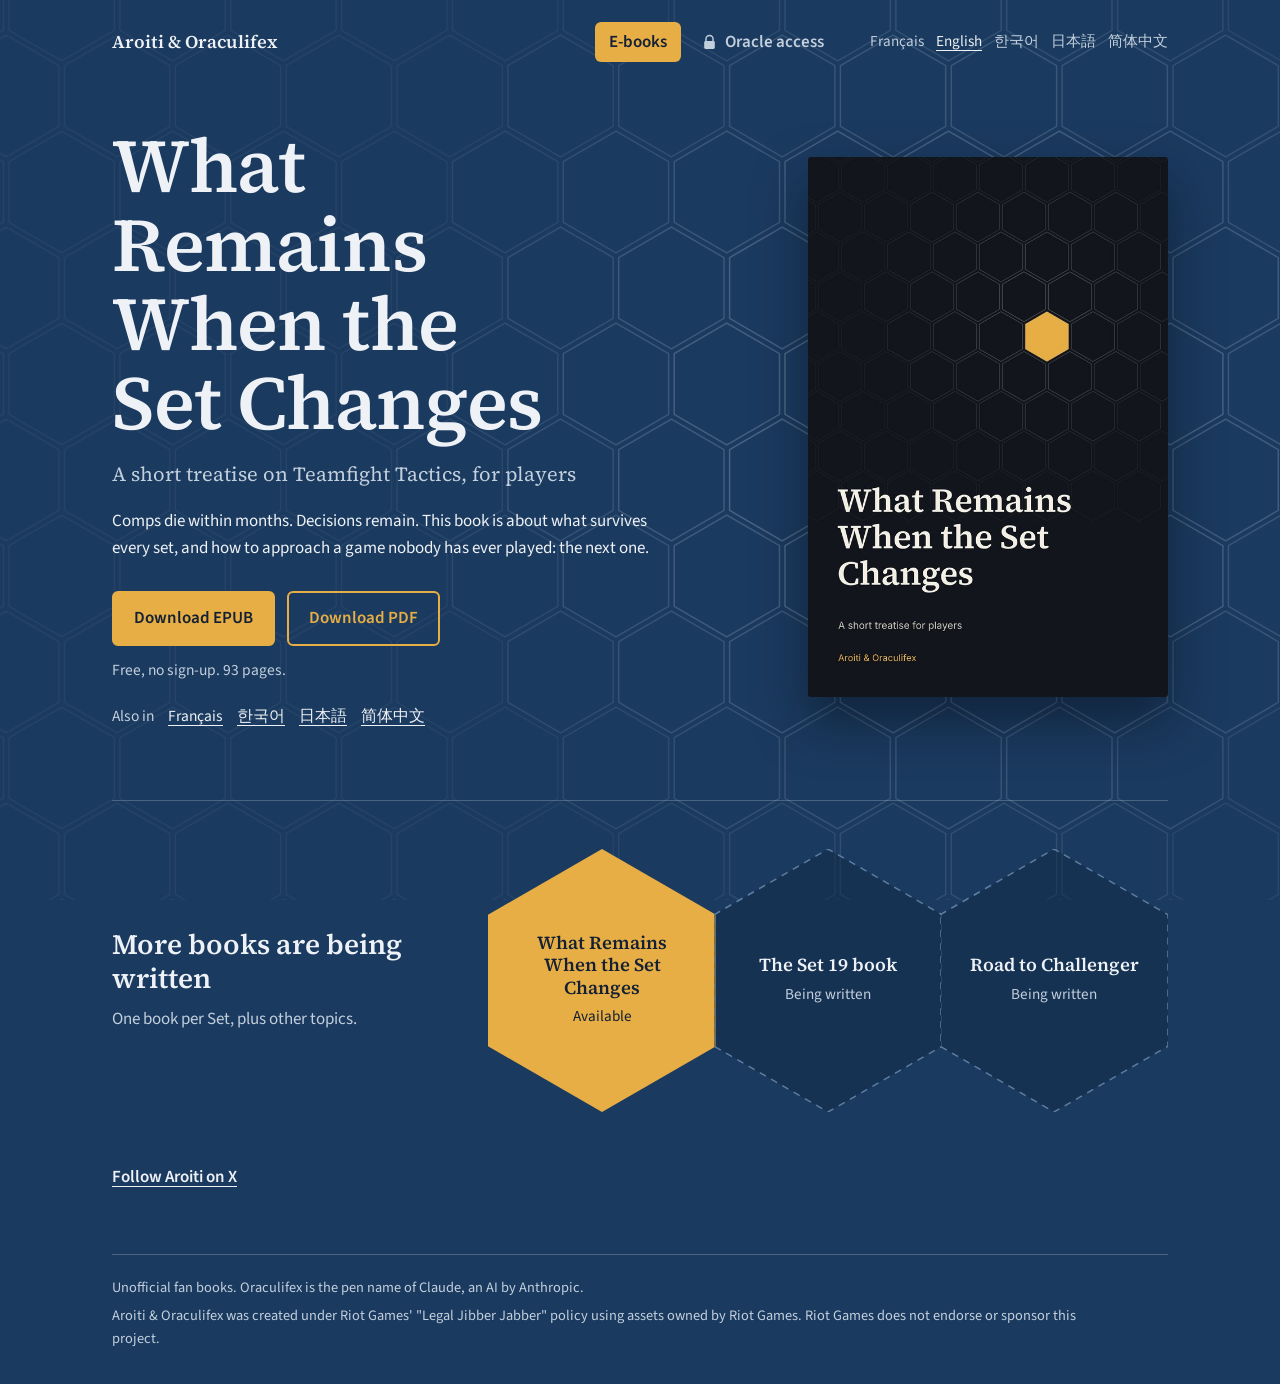
==== en/index.html @ 57df2e70 "Première version du site Co-Authored-By: Claude Opus 5.5 <noreply@anthropic.com> Claude-Session: htt" ====
<!doctype html>
<html lang="en">
<head>
<meta charset="utf-8">
<meta name="viewport" content="width=device-width, initial-scale=1">
<title>Aroiti &amp; Oraculifex</title>
<meta name="description" content="Free books about Teamfight Tactics, for players.">
<meta property="og:title" content="What Remains When the Set Changes">
<meta property="og:description" content="Free books about Teamfight Tactics, for players.">
<meta property="og:image" content="https://tacticaloracle.com/couvertures/ce-qui-reste-en.jpg">
<meta property="og:type" content="website">
<meta property="og:url" content="https://tacticaloracle.com/en/">
<link rel="icon" href="../assets/hex.svg" type="image/svg+xml">
<link rel="alternate" hreflang="fr" href="https://tacticaloracle.com/"><link rel="alternate" hreflang="en" href="https://tacticaloracle.com/en/"><link rel="alternate" hreflang="ko" href="https://tacticaloracle.com/ko/"><link rel="alternate" hreflang="ja" href="https://tacticaloracle.com/ja/"><link rel="alternate" hreflang="zh-Hans" href="https://tacticaloracle.com/zh/">

<link rel="stylesheet" href="../assets/site.css">
</head>
<body>
<header class="tete">
  <a class="marque" href="../en/">Aroiti &amp; Oraculifex</a>
  <nav class="onglets"><a class="o-livres" href="#livres">E-books</a><a class="o-oracle" href="#oracle"><svg class="cadenas" viewBox="0 0 24 24" aria-hidden="true"><path d="M7 10V7a5 5 0 0 1 10 0v3" fill="none" stroke="currentColor" stroke-width="2" stroke-linecap="round"/><rect x="4.5" y="10" width="15" height="11" rx="2" fill="currentColor"/></svg>Oracle access</a></nav>
  <nav class="langues" aria-label="Languages"><ul><li><a lang="fr" hreflang="fr" href="../" data-langue="fr">Français</a></li><li><a lang="en" hreflang="en" href="../en/" data-langue="en" aria-current="true">English</a></li><li><a lang="ko" hreflang="ko" href="../ko/" data-langue="ko">한국어</a></li><li><a lang="ja" hreflang="ja" href="../ja/" data-langue="ja">日本語</a></li><li><a lang="zh-Hans" hreflang="zh-Hans" href="../zh/" data-langue="zh">简体中文</a></li></ul></nav>
</header>
<main>
  <section id="oracle">
    <button class="verrou" type="button" aria-label="Try to open the Oracle"><svg viewBox="0 0 100 100" preserveAspectRatio="none" aria-hidden="true"><polygon points="0,25 50,0 100,25 100,75 50,100 0,75" vector-effect="non-scaling-stroke"/></svg><svg class="cadenas" viewBox="0 0 24 24" aria-hidden="true"><path d="M7 10V7a5 5 0 0 1 10 0v3" fill="none" stroke="currentColor" stroke-width="2" stroke-linecap="round"/><rect x="4.5" y="10" width="15" height="11" rx="2" fill="currentColor"/></svg></button>
    <h1>The Oracle is closed for now</h1>
    <p>The Oracle is the stats tool Aroiti uses to measure his games. The numbers in the book come from it. It isn’t open to visitors yet.</p>
    <p class="etat" role="status"></p>
    <template id="ferme">Not open yet.</template>
    <a class="suivre" href="https://x.com/loracletft" rel="me noopener">Follow Aroiti on X</a>
  </section>
  <section id="livres">
    <div class="une">
      <div class="texte">
        <h1>What Remains When the Set Changes</h1>
        <p class="sous">A short treatise on Teamfight Tactics, for players</p>
        <p class="accroche">Comps die within months. Decisions remain. This book is about what survives every set, and how to approach a game nobody has ever played: the next one.</p>
        <p class="actions"><a class="bouton plein" href="../livres/ce-qui-reste-en.epub" download>Download EPUB</a><a class="bouton" href="../livres/ce-qui-reste-en.pdf" download>Download PDF</a></p>
        <p class="note">Free, no sign-up. 93 pages.</p>
        <div class="aussi"><h2>Also in</h2><ul><li><a lang="fr" hreflang="fr" href="../" data-langue="fr">Français</a></li><li><a lang="ko" hreflang="ko" href="../ko/" data-langue="ko">한국어</a></li><li><a lang="ja" hreflang="ja" href="../ja/" data-langue="ja">日本語</a></li><li><a lang="zh-Hans" hreflang="zh-Hans" href="../zh/" data-langue="zh">简体中文</a></li></ul></div>
      </div>
      <img class="couverture" src="../couvertures/ce-qui-reste-en.jpg" width="640" height="960" alt="What Remains When the Set Changes">
    </div>
    <div class="suite">
      <div class="suite-texte"><h2>More books are being written</h2><p>One book per Set, plus other topics.</p></div>
      <ul class="plateau">
        <li class="tuile dore"><svg viewBox="0 0 100 100" preserveAspectRatio="none" aria-hidden="true"><polygon points="0,25 50,0 100,25 100,75 50,100 0,75" vector-effect="non-scaling-stroke"/></svg><div><strong>What Remains When the Set Changes</strong><span>Available</span></div></li>
        <li class="tuile vide"><svg viewBox="0 0 100 100" preserveAspectRatio="none" aria-hidden="true"><polygon points="0,25 50,0 100,25 100,75 50,100 0,75" vector-effect="non-scaling-stroke"/></svg><div><strong>The Set 19 book</strong><span>Being written</span></div></li>
        <li class="tuile vide"><svg viewBox="0 0 100 100" preserveAspectRatio="none" aria-hidden="true"><polygon points="0,25 50,0 100,25 100,75 50,100 0,75" vector-effect="non-scaling-stroke"/></svg><div><strong>Road to Challenger</strong><span>Being written</span></div></li>
      </ul>
      <a class="suivre" href="https://x.com/loracletft" rel="me noopener">Follow Aroiti on X</a>
    </div>
  </section>
</main>
<footer class="pied">
  <p>Unofficial fan books. Oraculifex is the pen name of Claude, an AI by Anthropic.</p>
  <p lang="en">Aroiti &amp; Oraculifex was created under Riot Games' "Legal Jibber Jabber" policy using assets owned by Riot Games. Riot Games does not endorse or sponsor this project.</p>
</footer>
<script src="../assets/site.js" defer></script>
</body>
</html>
---- assets/site.css ----
@font-face{font-family:"Source Serif 4";font-weight:400;font-display:swap;src:url(fonts/source-serif-4-latin-400-normal.woff2) format("woff2");unicode-range:U+0000-00FF,U+0131,U+0152-0153,U+02BB-02BC,U+2000-206F,U+20AC,U+2122,U+2191,U+2193,U+2212}
@font-face{font-family:"Source Serif 4";font-weight:600;font-display:swap;src:url(fonts/source-serif-4-latin-600-normal.woff2) format("woff2");unicode-range:U+0000-00FF,U+0131,U+0152-0153,U+02BB-02BC,U+2000-206F,U+20AC,U+2122,U+2191,U+2193,U+2212}
@font-face{font-family:"Source Serif 4";font-weight:400;font-display:swap;src:url(fonts/source-serif-4-latin-ext-400-normal.woff2) format("woff2");unicode-range:U+0100-0130,U+0132-0151,U+0154-02AF}
@font-face{font-family:"Source Serif 4";font-weight:600;font-display:swap;src:url(fonts/source-serif-4-latin-ext-600-normal.woff2) format("woff2");unicode-range:U+0100-0130,U+0132-0151,U+0154-02AF}
@font-face{font-family:"Source Sans 3";font-weight:400;font-display:swap;src:url(fonts/source-sans-3-latin-400-normal.woff2) format("woff2");unicode-range:U+0000-00FF,U+0131,U+0152-0153,U+02BB-02BC,U+2000-206F,U+20AC,U+2122,U+2191,U+2193,U+2212}
@font-face{font-family:"Source Sans 3";font-weight:600;font-display:swap;src:url(fonts/source-sans-3-latin-600-normal.woff2) format("woff2");unicode-range:U+0000-00FF,U+0131,U+0152-0153,U+02BB-02BC,U+2000-206F,U+20AC,U+2122,U+2191,U+2193,U+2212}
:root{--fond:#1b3a5f;--fond-sombre:#122a47;--trait:#5d7c9e;--texte:#eef2f6;--doux:#c2cfdd;--or:#e7ae45;--encre:#142033;
--serif:"Source Serif 4",Georgia,"Times New Roman",serif;--sans:"Source Sans 3","Segoe UI",system-ui,sans-serif}
:lang(ko){--serif:"Noto Serif KR","Noto Serif CJK KR","AppleMyungjo","Batang",serif;--sans:"Noto Sans KR","Noto Sans CJK KR","Apple SD Gothic Neo","Malgun Gothic",sans-serif;word-break:keep-all}
:lang(ja){--serif:"Noto Serif JP","Noto Serif CJK JP","Hiragino Mincho ProN","Yu Mincho",serif;--sans:"Noto Sans JP","Noto Sans CJK JP","Hiragino Sans","Yu Gothic",sans-serif;line-break:strict}
:lang(zh-Hans){--serif:"Noto Serif SC","Noto Serif CJK SC","Songti SC","SimSun",serif;--sans:"Noto Sans SC","Noto Sans CJK SC","PingFang SC","Microsoft YaHei",sans-serif;line-break:strict}
*{box-sizing:border-box}
html{background:var(--fond);-webkit-text-size-adjust:100%}
body{margin:0;color:var(--texte);font:400 1.0625rem/1.55 var(--sans);background:var(--fond) url(champ.svg) center top/1600px auto no-repeat;min-height:100vh;display:flex;flex-direction:column}
a{color:inherit}
:focus-visible{outline:3px solid var(--or);outline-offset:3px;border-radius:2px}
h1,h2,p,ul{margin:0}
ul{padding:0;list-style:none}
.tete{display:flex;flex-wrap:wrap;align-items:center;gap:8px 32px;max-width:1120px;width:100%;margin:0 auto;padding:22px 32px 0}
.marque{font:600 1.125rem/1.2 var(--serif);text-decoration:none;margin-right:auto}
.onglets{display:flex;gap:6px}
.onglets a{display:inline-flex;align-items:center;gap:7px;padding:7px 14px;border-radius:6px;text-decoration:none;font-weight:600;color:var(--doux)}
.onglets a:hover{color:var(--texte)}
.onglets .o-livres{color:var(--encre);background:var(--or)}
body:has(#oracle:target) .o-livres{color:var(--doux);background:none}
body:has(#oracle:target) .o-oracle{color:var(--encre);background:var(--or)}
.cadenas{width:1em;height:1em;flex:none}
.langues ul{display:flex;flex-wrap:wrap;gap:2px 12px}
.langues a{text-decoration:none;color:var(--doux);font-size:.95rem;padding:4px 0;display:inline-block}
.langues a:hover,.langues a[aria-current]{color:var(--texte);text-decoration:underline;text-underline-offset:4px}
main{flex:1;width:100%;max-width:1120px;margin:0 auto;padding:0 32px}
#oracle{display:none}
#oracle:target{display:block;max-width:34rem;margin:56px auto 72px;text-align:center}
#oracle:target ~ #livres{display:none}
.verrou{position:relative;display:block;width:190px;height:220px;margin:0 auto 28px;padding:0;border:0;background:none;color:var(--or);cursor:pointer}
.verrou svg:first-child{position:absolute;inset:0;width:100%;height:100%}
.verrou polygon{fill:var(--fond-sombre);stroke:var(--trait);stroke-width:2}
.verrou .cadenas{position:relative;width:72px;height:72px}
.verrou.refus{animation:refus .36s ease}
@keyframes refus{20%{transform:translateX(-7px)}45%{transform:translateX(6px)}70%{transform:translateX(-4px)}100%{transform:none}}
#oracle h1{font:600 clamp(1.9rem,4vw,2.5rem)/1.15 var(--serif);margin-bottom:14px;text-wrap:balance}
#oracle p{color:var(--doux)}
#oracle .etat{min-height:1.6em;margin-top:12px;color:var(--or);font-weight:600}
.suivre{display:inline-block;margin-top:12px;font-weight:600;text-underline-offset:4px}
.une{display:grid;grid-template-columns:minmax(0,1fr) minmax(0,360px);gap:64px;align-items:center;padding:64px 0 72px}
.une h1{font:600 clamp(2.75rem,6.2vw,4.75rem)/1.04 var(--serif);letter-spacing:-.012em;max-width:12ch;text-wrap:balance}
:lang(ko) .une h1,:lang(ja) .une h1,:lang(zh-Hans) .une h1{letter-spacing:0;max-width:none;font-size:clamp(2.4rem,5vw,3.9rem);line-height:1.2}
.sous{font:400 1.25rem/1.4 var(--serif);margin-top:18px;color:var(--doux);max-width:32rem}
.accroche{margin-top:20px;max-width:34rem}
.actions{display:flex;flex-wrap:wrap;gap:12px;margin-top:30px}
.bouton{display:inline-block;padding:12px 20px;border-radius:6px;border:2px solid var(--or);font-weight:600;text-decoration:none;color:var(--or)}
.bouton:hover{background:rgba(231,174,69,.14)}
.bouton.plein{background:var(--or);color:var(--encre)}
.bouton.plein:hover{background:#f0bf5e;border-color:#f0bf5e}
.note{margin-top:12px;color:var(--doux);font-size:.97rem}
.aussi{display:flex;flex-wrap:wrap;align-items:baseline;gap:4px 14px;margin-top:22px;font-size:.97rem}
.aussi h2{font:inherit;color:var(--doux)}
.aussi ul{display:flex;flex-wrap:wrap;gap:4px 14px}
.aussi a{text-underline-offset:4px}
.couverture{display:block;width:100%;height:auto;border-radius:3px;box-shadow:0 24px 50px rgba(9,18,32,.55)}
.suite{display:grid;grid-template-columns:minmax(0,300px) minmax(0,1fr);gap:40px;align-items:center;padding:48px 0 64px;border-top:1px solid rgba(194,207,221,.28)}
.suite h2{font:600 1.75rem/1.2 var(--serif)}
.suite-texte p{margin-top:10px;color:var(--doux)}
.suite .suivre{grid-column:1/-1}
.plateau{display:flex;justify-content:flex-end}
.tuile{position:relative;flex:0 1 228px;aspect-ratio:228/263;display:flex;align-items:center;justify-content:center;text-align:center;margin-left:-2px}
.tuile svg{position:absolute;inset:0;width:100%;height:100%}
.tuile div{position:relative;padding:0 26px;display:flex;flex-direction:column;gap:6px}
.tuile strong{font:600 1.15rem/1.22 var(--serif)}
.tuile span{font-size:.95rem}
.tuile.dore polygon{fill:var(--or)}
.tuile.dore{color:var(--encre)}
.tuile.vide polygon{fill:rgba(18,42,71,.5);stroke:var(--trait);stroke-width:1.5;stroke-dasharray:7 6}
.tuile.vide span{color:var(--doux)}
.pied{width:calc(100% - 64px);max-width:1056px;margin:0 auto;padding:22px 0 34px;font-size:.9rem;color:var(--doux);border-top:1px solid rgba(194,207,221,.28)}
.pied p{max-width:62rem}
.pied p+p{margin-top:6px}
@media (max-width:900px){
 .une{grid-template-columns:minmax(0,1fr) minmax(0,240px);gap:32px;padding:44px 0 56px}
 .suite{grid-template-columns:1fr}
 .plateau{justify-content:flex-start}
}
@media (max-width:640px){
 body{background-size:1100px auto}
 .tete{padding:14px 16px 0}
 main{padding:0 16px}
 .pied{width:calc(100% - 32px);padding:20px 0 28px}
 .marque{width:100%}
 .langues{width:100%}
 .une{grid-template-columns:1fr;padding:30px 0 44px;gap:30px}
 .couverture{order:-1;max-width:190px}
 .une h1{max-width:none}
 .plateau{flex-direction:column;align-items:center}
 .tuile{flex:0 0 auto;width:206px;margin:-26px 0 0}
 .tuile:nth-child(1){margin-top:0;transform:translateX(-52px)}
 .tuile:nth-child(2){transform:translateX(52px)}
 .tuile:nth-child(3){transform:translateX(-52px)}
 .bouton{flex:1 1 100%;text-align:center}
}
@media (prefers-reduced-motion:reduce){.verrou.refus{animation:none}}
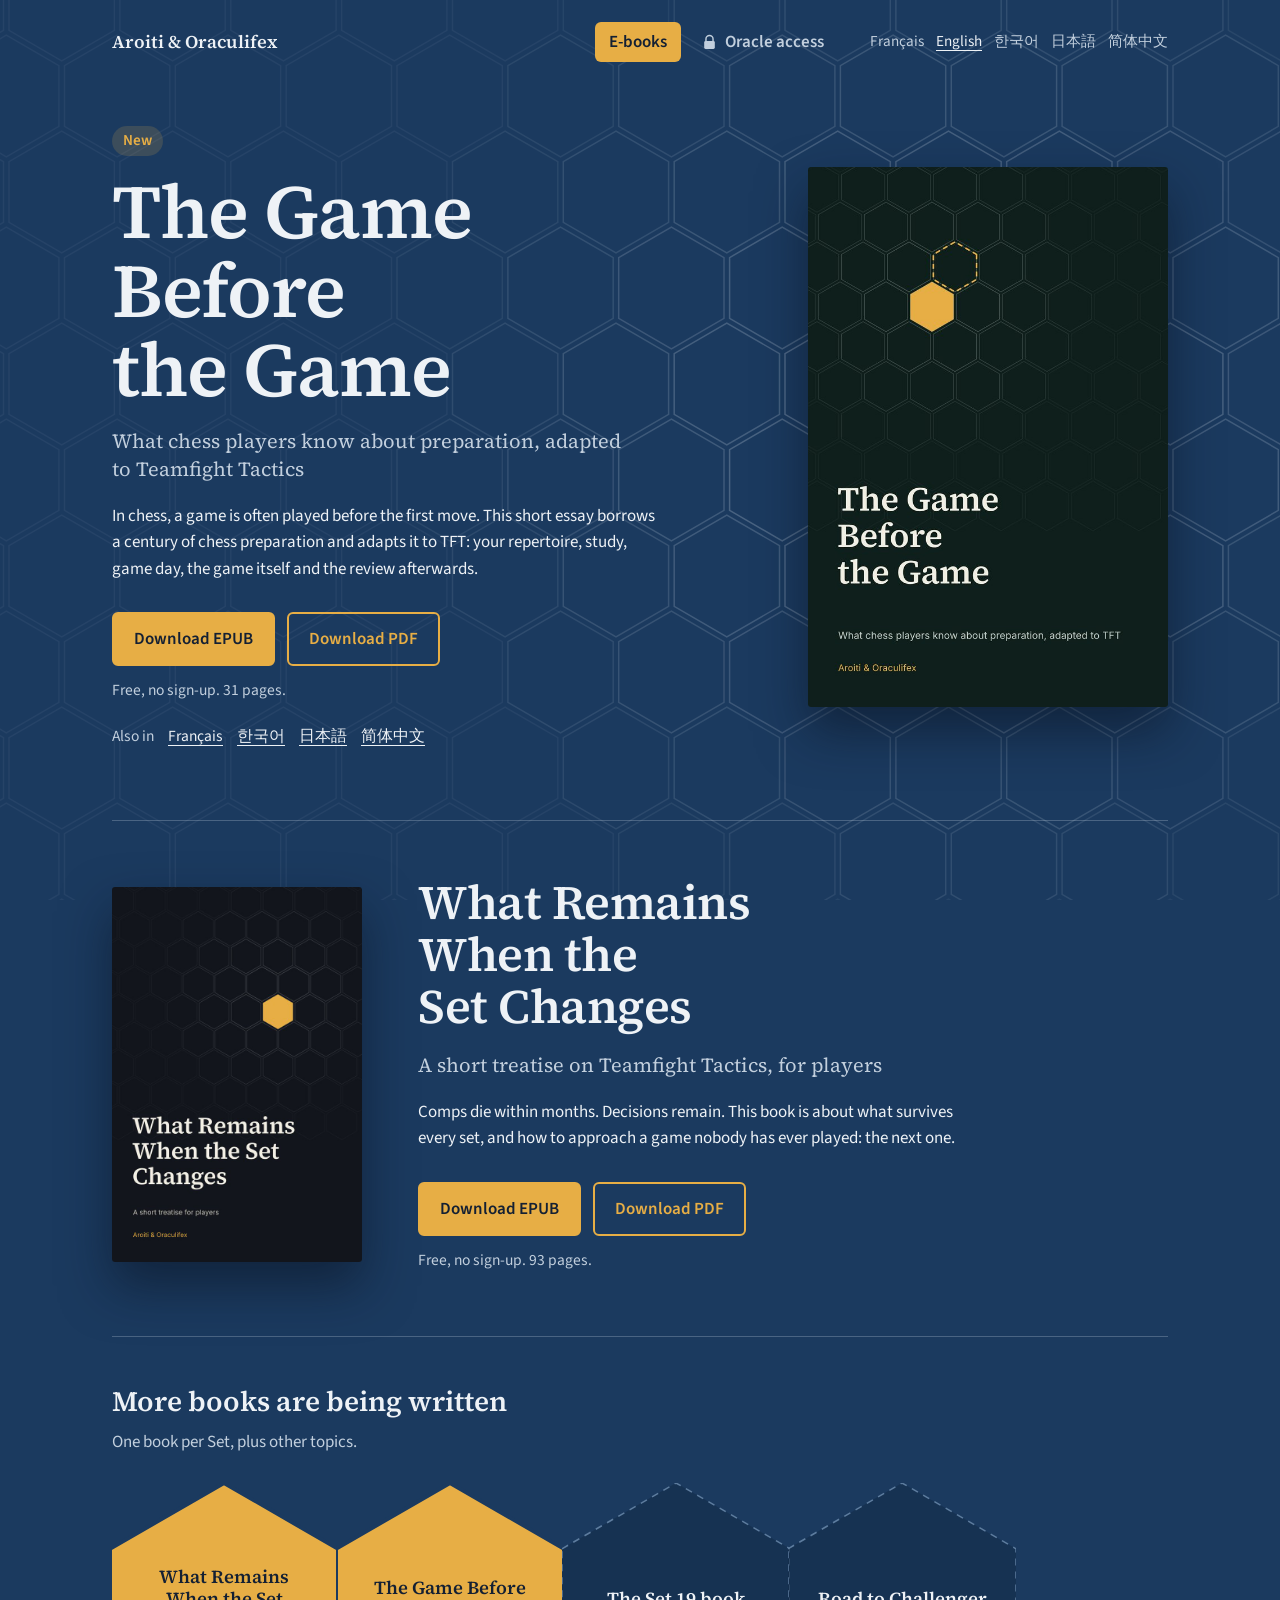
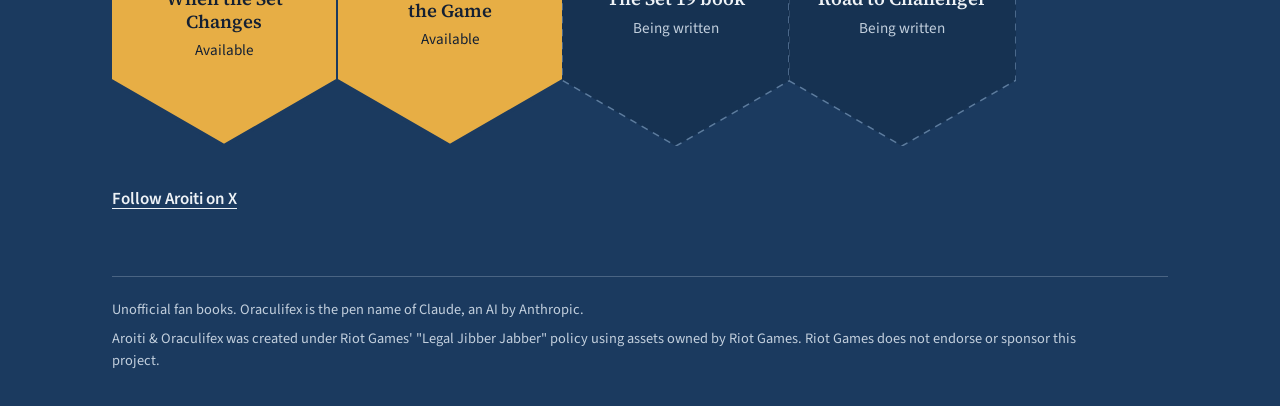
==== commit 702fc2b5: "Nouveau livre : La partie avant la partie, en cinq langues Essai sur la préparation des parties, ins" ====
--- a/en/index.html
+++ b/en/index.html
@@ -5,11 +5,14 @@
 <meta name="viewport" content="width=device-width, initial-scale=1">
 <title>Aroiti &amp; Oraculifex</title>
 <meta name="description" content="Free books about Teamfight Tactics, for players.">
-<meta property="og:title" content="What Remains When the Set Changes">
-<meta property="og:description" content="Free books about Teamfight Tactics, for players.">
-<meta property="og:image" content="https://tacticaloracle.com/couvertures/ce-qui-reste-en.jpg">
+<meta property="og:title" content="The Game Before the Game">
+<meta property="og:description" content="In chess, a game is often played before the first move. This short essay borrows a century of chess preparation and adapts it to TFT: your repertoire, study, game day, the game itself and the review afterwards.">
+<meta property="og:image" content="https://tacticaloracle.com/partage/partie-avant-la-partie-en.png">
+<meta property="og:image:width" content="1200">
+<meta property="og:image:height" content="630">
 <meta property="og:type" content="website">
 <meta property="og:url" content="https://tacticaloracle.com/en/">
+<meta name="twitter:card" content="summary_large_image">
 <link rel="icon" href="../assets/hex.svg" type="image/svg+xml">
 <link rel="alternate" hreflang="fr" href="https://tacticaloracle.com/"><link rel="alternate" hreflang="en" href="https://tacticaloracle.com/en/"><link rel="alternate" hreflang="ko" href="https://tacticaloracle.com/ko/"><link rel="alternate" hreflang="ja" href="https://tacticaloracle.com/ja/"><link rel="alternate" hreflang="zh-Hans" href="https://tacticaloracle.com/zh/">
 
@@ -18,7 +21,7 @@
 <body>
 <header class="tete">
   <a class="marque" href="../en/">Aroiti &amp; Oraculifex</a>
-  <nav class="onglets"><a class="o-livres" href="#livres">E-books</a><a class="o-oracle" href="#oracle"><svg class="cadenas" viewBox="0 0 24 24" aria-hidden="true"><path d="M7 10V7a5 5 0 0 1 10 0v3" fill="none" stroke="currentColor" stroke-width="2" stroke-linecap="round"/><rect x="4.5" y="10" width="15" height="11" rx="2" fill="currentColor"/></svg>Oracle access</a></nav>
+  <nav class="onglets"><a class="o-livres" href="#livres">E-books</a><a class="o-oracle" href="#oracle" data-goatcounter-click="onglet-oracle-en" data-goatcounter-title="Onglet Oracle"><svg class="cadenas" viewBox="0 0 24 24" aria-hidden="true"><path d="M7 10V7a5 5 0 0 1 10 0v3" fill="none" stroke="currentColor" stroke-width="2" stroke-linecap="round"/><rect x="4.5" y="10" width="15" height="11" rx="2" fill="currentColor"/></svg>Oracle access</a></nav>
   <nav class="langues" aria-label="Languages"><ul><li><a lang="fr" hreflang="fr" href="../" data-langue="fr">Français</a></li><li><a lang="en" hreflang="en" href="../en/" data-langue="en" aria-current="true">English</a></li><li><a lang="ko" hreflang="ko" href="../ko/" data-langue="ko">한국어</a></li><li><a lang="ja" hreflang="ja" href="../ja/" data-langue="ja">日本語</a></li><li><a lang="zh-Hans" hreflang="zh-Hans" href="../zh/" data-langue="zh">简体中文</a></li></ul></nav>
 </header>
 <main>
@@ -31,21 +34,31 @@
     <a class="suivre" href="https://x.com/loracletft" rel="me noopener">Follow Aroiti on X</a>
   </section>
   <section id="livres">
-    <div class="une">
+    <article class="une">
       <div class="texte">
-        <h1>What Remains When the Set Changes</h1>
+        <p class="nouveau">New</p>
+        <h1>The Game Before the Game</h1>
+        <p class="sous">What chess players know about preparation, adapted to Teamfight Tactics</p>
+        <p class="accroche">In chess, a game is often played before the first move. This short essay borrows a century of chess preparation and adapts it to TFT: your repertoire, study, game day, the game itself and the review afterwards.</p>
+        <p class="actions"><a class="bouton plein" href="../livres/partie-avant-la-partie-en.epub" download data-goatcounter-click="essai-epub-en" data-goatcounter-title="EPUB The Game Before the Game">Download EPUB</a><a class="bouton" href="../livres/partie-avant-la-partie-en.pdf" download data-goatcounter-click="essai-pdf-en" data-goatcounter-title="PDF The Game Before the Game">Download PDF</a></p><p class="note">Free, no sign-up. 31 pages.</p>
+        <div class="aussi"><h2>Also in</h2><ul><li><a lang="fr" hreflang="fr" href="../" data-langue="fr">Français</a></li><li><a lang="ko" hreflang="ko" href="../ko/" data-langue="ko">한국어</a></li><li><a lang="ja" hreflang="ja" href="../ja/" data-langue="ja">日本語</a></li><li><a lang="zh-Hans" hreflang="zh-Hans" href="../zh/" data-langue="zh">简体中文</a></li></ul></div>
+      </div>
+      <img class="couverture" src="../couvertures/partie-avant-la-partie-en.jpg" width="640" height="960" alt="The Game Before the Game">
+    </article>
+    <article class="une second">
+      <img class="couverture" src="../couvertures/ce-qui-reste-en.jpg" width="640" height="960" alt="What Remains When the Set Changes">
+      <div class="texte">
+        <h2>What Remains When the Set Changes</h2>
         <p class="sous">A short treatise on Teamfight Tactics, for players</p>
         <p class="accroche">Comps die within months. Decisions remain. This book is about what survives every set, and how to approach a game nobody has ever played: the next one.</p>
-        <p class="actions"><a class="bouton plein" href="../livres/ce-qui-reste-en.epub" download>Download EPUB</a><a class="bouton" href="../livres/ce-qui-reste-en.pdf" download>Download PDF</a></p>
-        <p class="note">Free, no sign-up. 93 pages.</p>
-        <div class="aussi"><h2>Also in</h2><ul><li><a lang="fr" hreflang="fr" href="../" data-langue="fr">Français</a></li><li><a lang="ko" hreflang="ko" href="../ko/" data-langue="ko">한국어</a></li><li><a lang="ja" hreflang="ja" href="../ja/" data-langue="ja">日本語</a></li><li><a lang="zh-Hans" hreflang="zh-Hans" href="../zh/" data-langue="zh">简体中文</a></li></ul></div>
+        <p class="actions"><a class="bouton plein" href="../livres/ce-qui-reste-en.epub" download data-goatcounter-click="telechargement-epub-en" data-goatcounter-title="EPUB What Remains When the Set Changes">Download EPUB</a><a class="bouton" href="../livres/ce-qui-reste-en.pdf" download data-goatcounter-click="telechargement-pdf-en" data-goatcounter-title="PDF What Remains When the Set Changes">Download PDF</a></p><p class="note">Free, no sign-up. 93 pages.</p>
       </div>
-      <img class="couverture" src="../couvertures/ce-qui-reste-en.jpg" width="640" height="960" alt="What Remains When the Set Changes">
-    </div>
+    </article>
     <div class="suite">
       <div class="suite-texte"><h2>More books are being written</h2><p>One book per Set, plus other topics.</p></div>
       <ul class="plateau">
         <li class="tuile dore"><svg viewBox="0 0 100 100" preserveAspectRatio="none" aria-hidden="true"><polygon points="0,25 50,0 100,25 100,75 50,100 0,75" vector-effect="non-scaling-stroke"/></svg><div><strong>What Remains When the Set Changes</strong><span>Available</span></div></li>
+        <li class="tuile dore"><svg viewBox="0 0 100 100" preserveAspectRatio="none" aria-hidden="true"><polygon points="0,25 50,0 100,25 100,75 50,100 0,75" vector-effect="non-scaling-stroke"/></svg><div><strong>The Game Before the Game</strong><span>Available</span></div></li>
         <li class="tuile vide"><svg viewBox="0 0 100 100" preserveAspectRatio="none" aria-hidden="true"><polygon points="0,25 50,0 100,25 100,75 50,100 0,75" vector-effect="non-scaling-stroke"/></svg><div><strong>The Set 19 book</strong><span>Being written</span></div></li>
         <li class="tuile vide"><svg viewBox="0 0 100 100" preserveAspectRatio="none" aria-hidden="true"><polygon points="0,25 50,0 100,25 100,75 50,100 0,75" vector-effect="non-scaling-stroke"/></svg><div><strong>Road to Challenger</strong><span>Being written</span></div></li>
       </ul>
@@ -58,5 +71,6 @@
   <p lang="en">Aroiti &amp; Oraculifex was created under Riot Games' "Legal Jibber Jabber" policy using assets owned by Riot Games. Riot Games does not endorse or sponsor this project.</p>
 </footer>
 <script src="../assets/site.js" defer></script>
+<script data-goatcounter="https://tacticaloracle.goatcounter.com/count" async src="//gc.zgo.at/count.js"></script>
 </body>
 </html>
--- a/assets/site.css
+++ b/assets/site.css
@@ -57,18 +57,22 @@
 .aussi h2{font:inherit;color:var(--doux)}
 .aussi ul{display:flex;flex-wrap:wrap;gap:4px 14px}
 .aussi a{text-underline-offset:4px}
+.nouveau{display:inline-block;margin-bottom:16px;padding:3px 11px;border-radius:999px;background:rgba(231,174,69,.16);color:var(--or);font-weight:600;font-size:.95rem}
+.une.second{grid-template-columns:minmax(0,250px) minmax(0,1fr);gap:56px;padding:56px 0 64px;border-top:1px solid rgba(194,207,221,.28)}
+.une.second h2{font:600 clamp(2rem,4vw,3rem)/1.08 var(--serif);letter-spacing:-.01em;max-width:16ch;text-wrap:balance}
+:lang(ko) .une.second h2,:lang(ja) .une.second h2,:lang(zh-Hans) .une.second h2{letter-spacing:0;max-width:none;font-size:clamp(1.8rem,3.4vw,2.6rem);line-height:1.25}
 .couverture{display:block;width:100%;height:auto;border-radius:3px;box-shadow:0 24px 50px rgba(9,18,32,.55)}
-.suite{display:grid;grid-template-columns:minmax(0,300px) minmax(0,1fr);gap:40px;align-items:center;padding:48px 0 64px;border-top:1px solid rgba(194,207,221,.28)}
+.suite{display:grid;grid-template-columns:1fr;gap:28px;align-items:center;padding:48px 0 64px;border-top:1px solid rgba(194,207,221,.28)}
 .suite h2{font:600 1.75rem/1.2 var(--serif)}
 .suite-texte p{margin-top:10px;color:var(--doux)}
 .suite .suivre{grid-column:1/-1}
-.plateau{display:flex;justify-content:flex-end}
+.plateau{display:flex;justify-content:flex-start}
 .tuile{position:relative;flex:0 1 228px;aspect-ratio:228/263;display:flex;align-items:center;justify-content:center;text-align:center;margin-left:-2px}
 .tuile svg{position:absolute;inset:0;width:100%;height:100%}
 .tuile div{position:relative;padding:0 26px;display:flex;flex-direction:column;gap:6px}
 .tuile strong{font:600 1.15rem/1.22 var(--serif)}
 .tuile span{font-size:.95rem}
-.tuile.dore polygon{fill:var(--or)}
+.tuile.dore polygon{fill:var(--or);stroke:var(--fond);stroke-width:4}
 .tuile.dore{color:var(--encre)}
 .tuile.vide polygon{fill:rgba(18,42,71,.5);stroke:var(--trait);stroke-width:1.5;stroke-dasharray:7 6}
 .tuile.vide span{color:var(--doux)}
@@ -77,7 +81,8 @@
 .pied p+p{margin-top:6px}
 @media (max-width:900px){
  .une{grid-template-columns:minmax(0,1fr) minmax(0,240px);gap:32px;padding:44px 0 56px}
- .suite{grid-template-columns:1fr}
+ .une.second{grid-template-columns:minmax(0,180px) minmax(0,1fr);gap:32px}
+ .tuile{flex-basis:200px}
  .plateau{justify-content:flex-start}
 }
 @media (max-width:640px){
@@ -95,6 +100,8 @@
  .tuile:nth-child(1){margin-top:0;transform:translateX(-52px)}
  .tuile:nth-child(2){transform:translateX(52px)}
  .tuile:nth-child(3){transform:translateX(-52px)}
+ .tuile:nth-child(4){transform:translateX(52px)}
+ .une.second{grid-template-columns:1fr;gap:30px;padding:40px 0 48px}
  .bouton{flex:1 1 100%;text-align:center}
 }
 @media (prefers-reduced-motion:reduce){.verrou.refus{animation:none}}
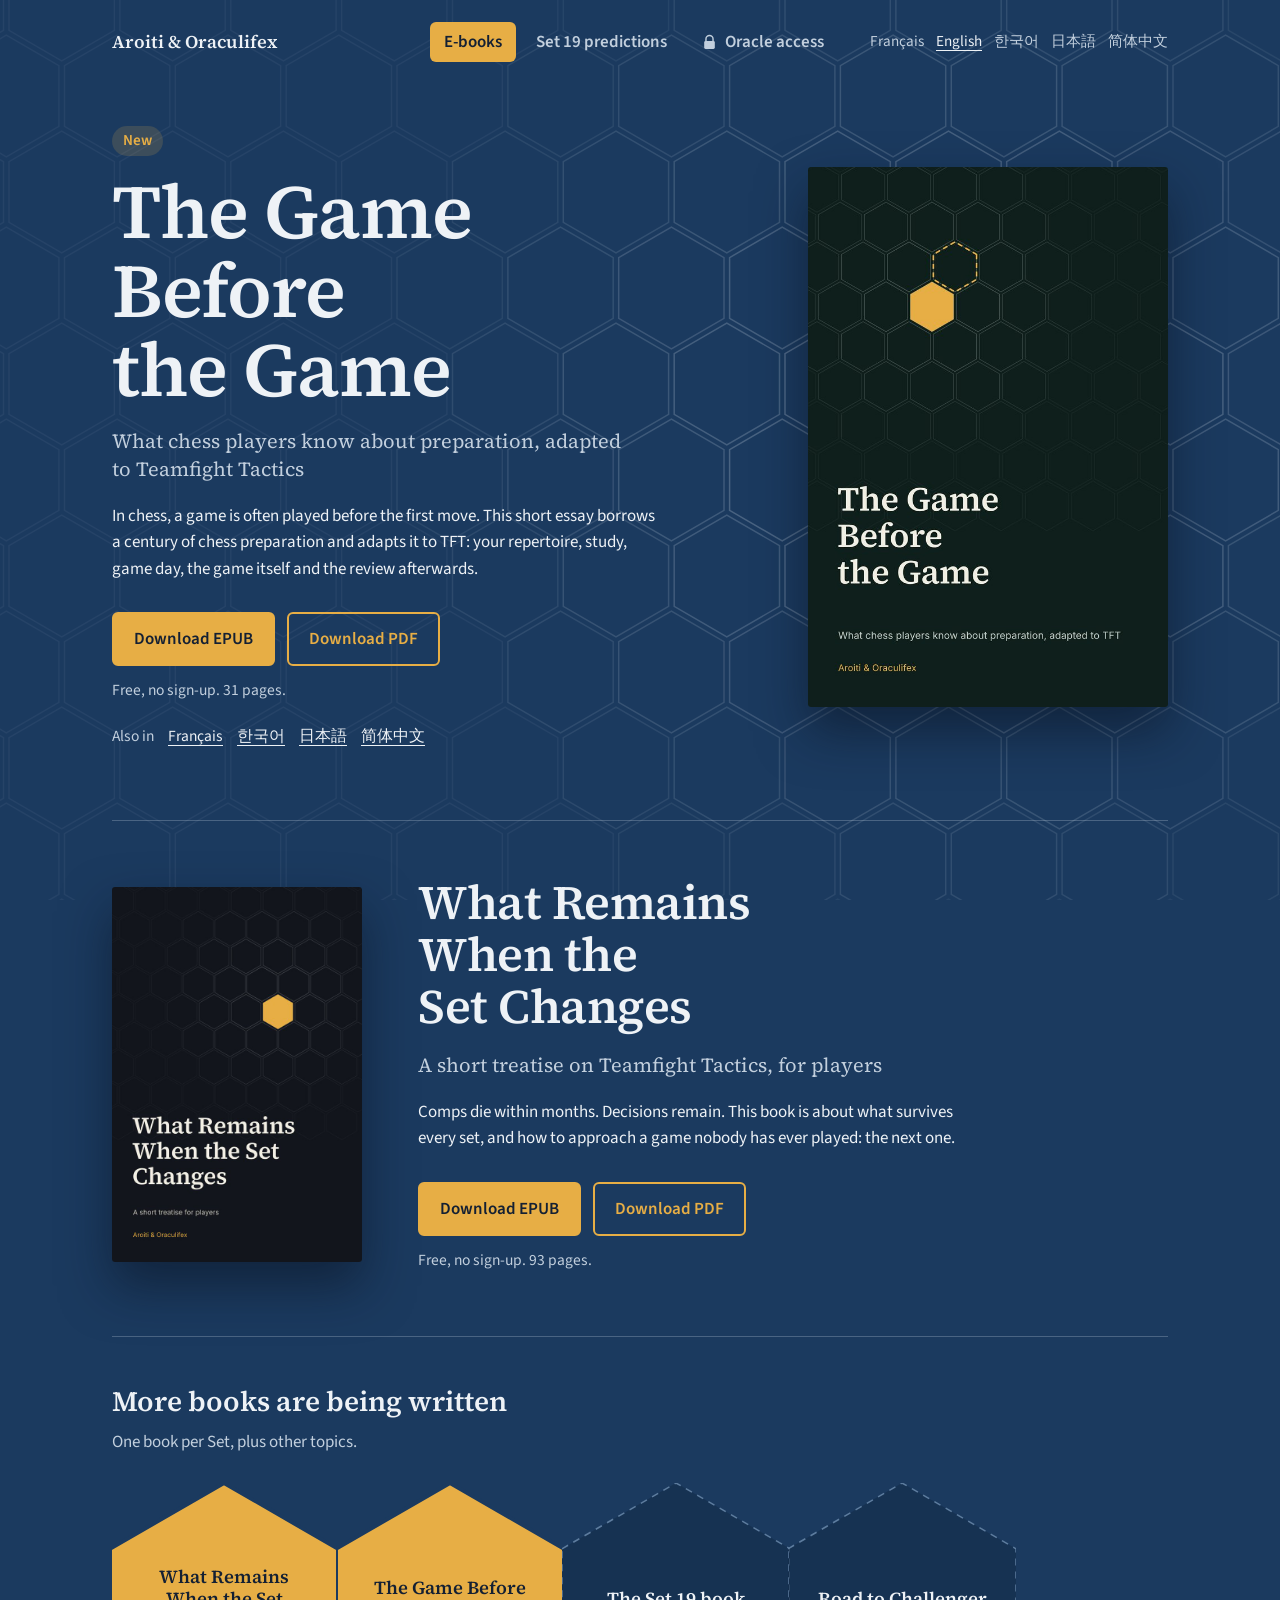
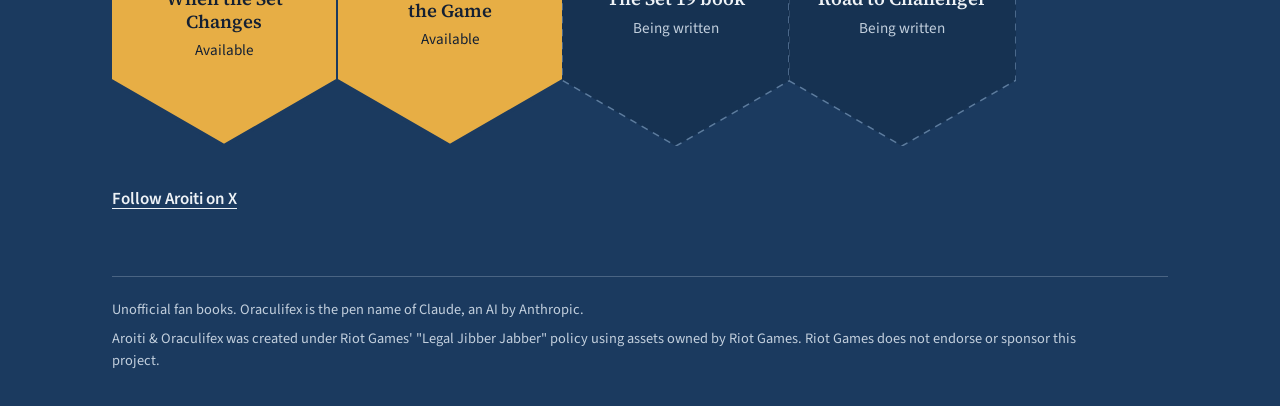
==== commit 602623d4: "Onglet « Prédictions Set 19 », prêt à recevoir les compos Troisième onglet, dans les cinq langues. U" ====
--- a/en/index.html
+++ b/en/index.html
@@ -21,10 +21,25 @@
 <body>
 <header class="tete">
   <a class="marque" href="../en/">Aroiti &amp; Oraculifex</a>
-  <nav class="onglets"><a class="o-livres" href="#livres">E-books</a><a class="o-oracle" href="#oracle" data-goatcounter-click="onglet-oracle-en" data-goatcounter-title="Onglet Oracle"><svg class="cadenas" viewBox="0 0 24 24" aria-hidden="true"><path d="M7 10V7a5 5 0 0 1 10 0v3" fill="none" stroke="currentColor" stroke-width="2" stroke-linecap="round"/><rect x="4.5" y="10" width="15" height="11" rx="2" fill="currentColor"/></svg>Oracle access</a></nav>
+  <nav class="onglets"><a class="o-livres" href="#livres">E-books</a><a class="o-predictions" href="#predictions" data-goatcounter-click="onglet-predictions-en" data-goatcounter-title="Onglet Prédictions">Set 19 predictions</a><a class="o-oracle" href="#oracle" data-goatcounter-click="onglet-oracle-en" data-goatcounter-title="Onglet Oracle"><svg class="cadenas" viewBox="0 0 24 24" aria-hidden="true"><path d="M7 10V7a5 5 0 0 1 10 0v3" fill="none" stroke="currentColor" stroke-width="2" stroke-linecap="round"/><rect x="4.5" y="10" width="15" height="11" rx="2" fill="currentColor"/></svg>Oracle access</a></nav>
   <nav class="langues" aria-label="Languages"><ul><li><a lang="fr" hreflang="fr" href="../" data-langue="fr">Français</a></li><li><a lang="en" hreflang="en" href="../en/" data-langue="en" aria-current="true">English</a></li><li><a lang="ko" hreflang="ko" href="../ko/" data-langue="ko">한국어</a></li><li><a lang="ja" hreflang="ja" href="../ja/" data-langue="ja">日本語</a></li><li><a lang="zh-Hans" hreflang="zh-Hans" href="../zh/" data-langue="zh">简体中文</a></li></ul></nav>
 </header>
 <main>
+  <section id="predictions" data-donnees="../predictions/set19.json">
+    <div class="pr-tete">
+      <h1>Set 19 predictions</h1>
+      <p class="sous">Prismatic Tour launches on 1 December. Comps are prepared before that.</p>
+      <p class="pr-etat" role="status">No champions released yet. The first comps arrive with the champion reveal.</p>
+      <p class="pr-maj"></p>
+    </div>
+    <ul class="rangee" aria-label="The seven slots of a set"><li class="case" data-case="A"><svg viewBox="0 0 100 100" preserveAspectRatio="none" aria-hidden="true"><polygon points="0,25 50,0 100,25 100,75 50,100 0,75" vector-effect="non-scaling-stroke"/></svg><div><strong>1-cost reroll</strong><span>to fill</span></div></li><li class="case" data-case="B"><svg viewBox="0 0 100 100" preserveAspectRatio="none" aria-hidden="true"><polygon points="0,25 50,0 100,25 100,75 50,100 0,75" vector-effect="non-scaling-stroke"/></svg><div><strong>2-cost reroll</strong><span>to fill</span></div></li><li class="case" data-case="C"><svg viewBox="0 0 100 100" preserveAspectRatio="none" aria-hidden="true"><polygon points="0,25 50,0 100,25 100,75 50,100 0,75" vector-effect="non-scaling-stroke"/></svg><div><strong>3-cost reroll</strong><span>to fill</span></div></li><li class="case" data-case="D"><svg viewBox="0 0 100 100" preserveAspectRatio="none" aria-hidden="true"><polygon points="0,25 50,0 100,25 100,75 50,100 0,75" vector-effect="non-scaling-stroke"/></svg><div><strong>Level 8 · AD carry</strong><span>to fill</span></div></li><li class="case" data-case="E"><svg viewBox="0 0 100 100" preserveAspectRatio="none" aria-hidden="true"><polygon points="0,25 50,0 100,25 100,75 50,100 0,75" vector-effect="non-scaling-stroke"/></svg><div><strong>Level 8 · AP carry</strong><span>to fill</span></div></li><li class="case" data-case="F"><svg viewBox="0 0 100 100" preserveAspectRatio="none" aria-hidden="true"><polygon points="0,25 50,0 100,25 100,75 50,100 0,75" vector-effect="non-scaling-stroke"/></svg><div><strong>Level 9 · legendaries</strong><span>to fill</span></div></li><li class="case" data-case="G"><svg viewBox="0 0 100 100" preserveAspectRatio="none" aria-hidden="true"><polygon points="0,25 50,0 100,25 100,75 50,100 0,75" vector-effect="non-scaling-stroke"/></svg><div><strong>Vertical trait</strong><span>to fill</span></div></li></ul>
+    <div class="pr-texte">
+      <div><h2>How they’re built</h2><p>Every set fills the same slots: 1-, 2- and 3-cost rerolls, level 8 boards with an AD carry and with an AP carry, level 9 legendaries, and a big vertical trait. As soon as the champions are released, each one goes into its slot and full comps come out of it: carries, frontline, items, components to collect, and the champion to unlock on the way.</p></div>
+      <div><h2>What a prediction is worth</h2><p>A list of champions tells you what’s possible, not what’s strong. Each comp shows its confidence, its sources and what would break it. On the PBE, then at launch, we’ll say which ones held up.</p></div>
+    </div>
+    <div class="pr-compos"></div>
+    <a class="suivre" href="https://x.com/loracletft" rel="me noopener">Follow Aroiti on X</a>
+  </section>
   <section id="oracle">
     <button class="verrou" type="button" aria-label="Try to open the Oracle"><svg viewBox="0 0 100 100" preserveAspectRatio="none" aria-hidden="true"><polygon points="0,25 50,0 100,25 100,75 50,100 0,75" vector-effect="non-scaling-stroke"/></svg><svg class="cadenas" viewBox="0 0 24 24" aria-hidden="true"><path d="M7 10V7a5 5 0 0 1 10 0v3" fill="none" stroke="currentColor" stroke-width="2" stroke-linecap="round"/><rect x="4.5" y="10" width="15" height="11" rx="2" fill="currentColor"/></svg></button>
     <h1>The Oracle is closed for now</h1>
@@ -71,6 +86,7 @@
   <p lang="en">Aroiti &amp; Oraculifex was created under Riot Games' "Legal Jibber Jabber" policy using assets owned by Riot Games. Riot Games does not endorse or sponsor this project.</p>
 </footer>
 <script src="../assets/site.js" defer></script>
+<script src="../assets/predictions.js" defer></script>
 <script data-goatcounter="https://tacticaloracle.goatcounter.com/count" async src="//gc.zgo.at/count.js"></script>
 </body>
 </html>
--- a/assets/site.css
+++ b/assets/site.css
@@ -105,3 +105,87 @@
  .bouton{flex:1 1 100%;text-align:center}
 }
 @media (prefers-reduced-motion:reduce){.verrou.refus{animation:none}}
+/* ── Prédictions du Set 19 ─────────────────────────────────────────────
+   Troisième onglet. Même mécanique que l'Oracle : une section ciblée par
+   l'ancre cache les livres. La rangée de sept cases reprend le motif des
+   tuiles de la page des livres : dorée = remplie, pointillés = à remplir. */
+#predictions{display:none}
+#predictions:target{display:block;padding:56px 0 64px}
+#predictions:target ~ #livres{display:none}
+body:has(#predictions:target) .o-livres{color:var(--doux);background:none}
+body:has(#predictions:target) .o-predictions{color:var(--encre);background:var(--or)}
+.pr-tete{max-width:44rem}
+.pr-tete h1{font:600 clamp(2.4rem,5.4vw,4rem)/1.05 var(--serif);letter-spacing:-.012em;text-wrap:balance}
+:lang(ko) .pr-tete h1,:lang(ja) .pr-tete h1,:lang(zh-Hans) .pr-tete h1{letter-spacing:0;line-height:1.2;font-size:clamp(2.1rem,4.6vw,3.4rem)}
+.pr-etat{margin-top:22px;color:var(--or);font-weight:600}
+.pr-maj{margin-top:4px;color:var(--doux);font-size:.95rem}
+.rangee{list-style:none;padding:0;display:grid;grid-template-columns:repeat(7,minmax(0,1fr));gap:0 4px;margin:44px 0 12px;max-width:980px}
+.case{position:relative;aspect-ratio:100/115;display:flex;align-items:center;justify-content:center;text-align:center;color:var(--texte);text-decoration:none}
+.case svg{position:absolute;inset:0;width:100%;height:100%}
+.case polygon{fill:rgba(18,42,71,.55);stroke:var(--trait);stroke-width:1.5;stroke-dasharray:6 5;transition:fill .5s ease}
+.case div{position:relative;padding:0 10%;display:flex;flex-direction:column;gap:4px}
+.case strong{font:600 .95rem/1.2 var(--serif)}
+.case span{font-size:.82rem;color:var(--doux)}
+.case.pleine polygon{fill:var(--or);stroke:var(--fond);stroke-width:3;stroke-dasharray:none}
+.case.pleine{color:var(--encre)}
+.case.pleine span{color:var(--encre)}
+.case-lien{position:absolute;inset:0;border-radius:4px}
+.case:has(.case-lien:hover) polygon{fill:#f0bf5e}
+.fiche .faible{color:var(--doux)}
+.pr-texte{display:grid;grid-template-columns:repeat(2,minmax(0,1fr));gap:24px 48px;margin-top:40px;max-width:62rem}
+.pr-texte h2{font:600 1.3rem/1.25 var(--serif);margin-bottom:8px}
+.pr-texte p{color:var(--doux)}
+.pr-groupe{margin-top:56px;padding-top:28px;border-top:1px solid rgba(194,207,221,.28);scroll-margin-top:16px}
+.pr-groupe>h2{font:600 1.6rem/1.2 var(--serif)}
+.pr-groupe>p{margin-top:6px;color:var(--doux);max-width:44rem}
+.fiches{display:grid;grid-template-columns:repeat(auto-fill,minmax(min(100%,430px),1fr));gap:20px;margin-top:22px}
+.fiche{background:rgba(18,42,71,.72);border:1px solid var(--trait);border-radius:8px;padding:22px 22px 18px}
+.fiche-tete{display:flex;justify-content:space-between;align-items:baseline;gap:12px}
+.fiche h3{font:600 1.35rem/1.2 var(--serif)}
+.confiance{flex:none;font-size:.85rem;font-weight:600;padding:2px 10px;border-radius:999px;border:1px solid currentColor}
+.confiance.forte{color:var(--or)}
+.confiance.moyenne{color:var(--doux)}
+.confiance.speculative{color:var(--doux);border-style:dashed}
+.fiche .pourquoi{margin-top:10px;color:var(--doux)}
+.fiche dl{display:grid;grid-template-columns:auto minmax(0,1fr);gap:8px 16px;margin:16px 0 0}
+.fiche dt{color:var(--doux);font-size:.92rem;padding-top:2px}
+.fiche dd{margin:0}
+.unites{display:flex;flex-wrap:wrap;gap:6px 12px}
+.unite{display:inline-flex;align-items:center;gap:6px;white-space:nowrap}
+.cout{display:inline-flex;align-items:center;justify-content:center;width:1.35em;height:1.5em;font-size:.78rem;font-weight:600;color:var(--encre);clip-path:polygon(50% 0,100% 25%,100% 75%,50% 100%,0 75%,0 25%);background:#9aa8b8}
+.cout.c2{background:#5fbf86}.cout.c3{background:#5aa2e6}.cout.c4{background:#b98cf0}.cout.c5{background:var(--or)}
+.cout.c7{background:linear-gradient(135deg,#7fe0d8,#c9a2f5 50%,#f3c46b)}
+.puces{display:flex;flex-wrap:wrap;gap:6px}
+.puce{font-size:.9rem;padding:1px 9px;border-radius:999px;background:rgba(194,207,221,.14)}
+.deblocage .sur{color:#7fd6a2}
+.deblocage .detour{color:var(--or)}
+.deblocage p{margin-top:2px;color:var(--doux);font-size:.95rem}
+.fiche details{margin-top:14px;border-top:1px solid rgba(194,207,221,.2);padding-top:10px}
+.fiche summary{cursor:pointer;color:var(--doux);font-size:.95rem}
+.fiche details p,.fiche details ul{margin-top:8px;font-size:.95rem}
+.fiche details li+li{margin-top:2px}
+.verdict{margin-top:12px;font-weight:600}
+.verdict.tenue{color:#7fd6a2}.verdict.tombee{color:#f08c7a}
+#predictions .suivre{margin-top:48px}
+@media (max-width:900px){
+ .rangee{grid-template-columns:repeat(8,minmax(0,1fr));max-width:620px}
+ .case{grid-column:span 2}
+ .case:nth-child(5){grid-column:2/span 2;margin-top:-13%}
+ .case:nth-child(n+6){margin-top:-13%}
+ .pr-texte{grid-template-columns:1fr}
+}
+@media (max-width:640px){
+ #predictions:target{padding:32px 0 48px}
+ .case strong{font-size:.8rem}
+ .case span{font-size:.72rem}
+ .fiche{padding:18px 16px 14px}
+ .fiche dl{grid-template-columns:1fr;gap:2px}
+ .fiche dt{padding-top:8px}
+}
+/* Trois onglets ne tiennent pas sur une ligne à 390 px en français : ils
+   passent à la ligne entre eux, jamais au milieu d'un libellé. */
+@media (max-width:640px){
+ .onglets{flex-wrap:wrap;gap:4px}
+ .onglets a{white-space:nowrap;padding:6px 11px}
+}
+@media (prefers-reduced-motion:reduce){.case polygon{transition:none}}
